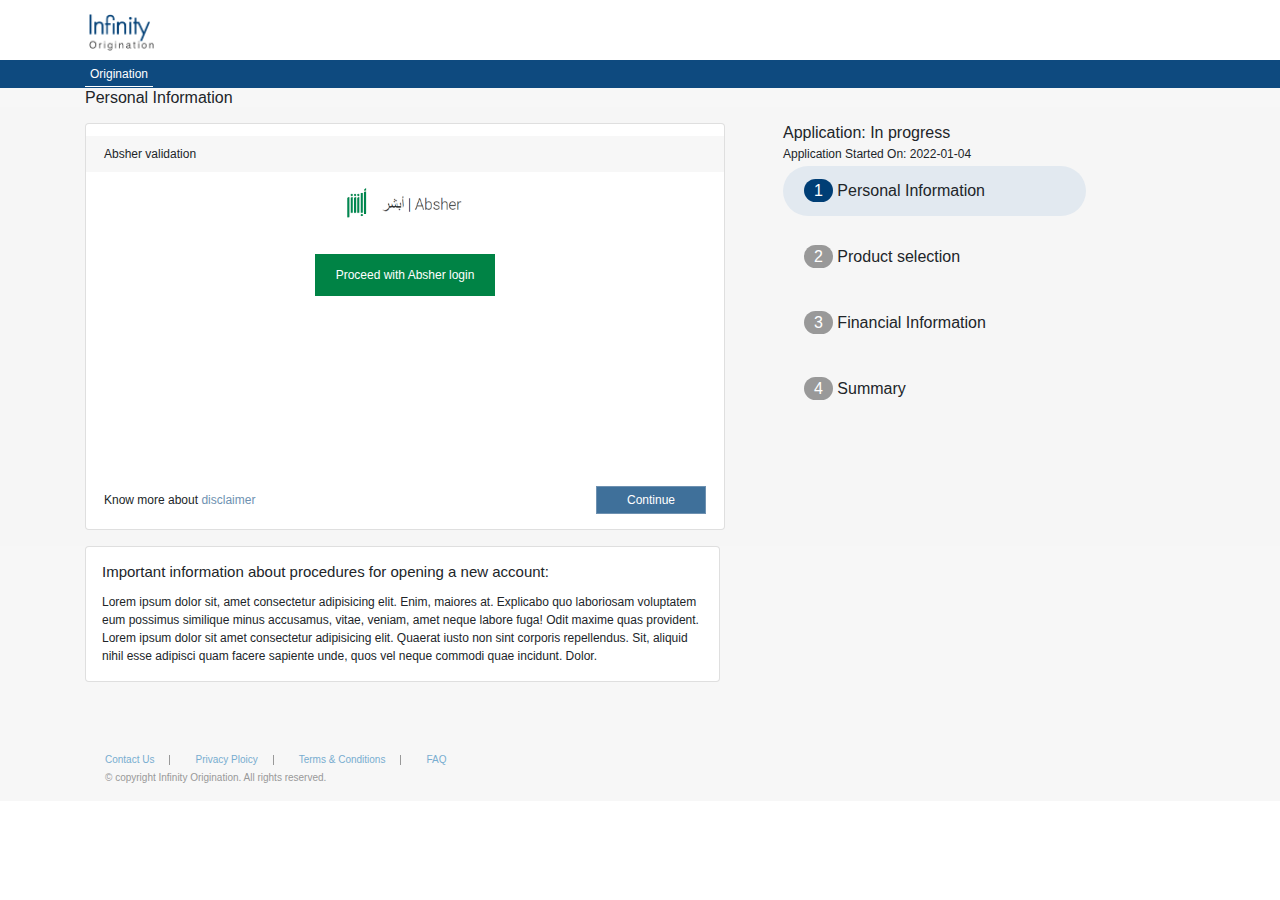
==== absher.html @ 2f925811 "wasalt website" ====
<html lang="en">
   <head>
      <meta charset="UTF-8" />
      <meta http-equiv="X-UA-Compatible" content="IE=edge" />
      <meta name="viewport" content="width=device-width, initial-scale=1.0" />
      <link rel="stylesheet" href="asstes/css/bootstrap.min.css" />
      <link rel="stylesheet" href="asstes/css/stylesheet.css" />
      <link rel="stylesheet" href="https://pro.fontawesome.com/releases/v5.10.0/css/all.css" />
      <script src="asstes/js/jquery-3.6.0.min.js"></script>
      <script src="asstes/js/bootstrap.min.js"></script>
      <title>absher</title>
   </head>

   <style>
    footer p {
    font-size: 10px;
}
.footer-now {   
    margin-left: 35px;
    display: inline-flex;
    color: #78add0;
}

.footer-app {
    color: #999;
    margin-left: 35px;
}
  .vt {
    border-left: 1px solid #999;
    height: 10px;
    margin: 3px  0 0 15px;
  }

.foot-txt {
    margin-left: 25px;
}


/* application progress css */

.step-num {
    background-color: #e2e9f0;
    border-radius: 50px !important;
    width: 80%;
}

.count-step {
    background-color: #003e75;
    border-radius: 50px;
    padding: 3px 10px;
    color: #fff;
}

.count-step-any {
    background-color: #999;
    border-radius: 50px;
    padding: 3px 10px;
    color: #fff;
}
   /*edit css*/
   footer {
    background-color: #f7f7f7;
}
.card-z .card.g-3.shadow.p-3.mb-5.bg-body.rounded {
    width: 560px;
}
h5.card-title {
    font-size: 15px;
}
p.card-text {
    font-size: 12px;
}
section.c-color {
    background-color: #f7f7f7;
}
</style>


   <body>

    <header>
        <div class="orig-top">
            <div class="container">
                <div class="org-img">
                    <img src="./asstes/img/origination.png" alt="image" class="img-fluid">
                </div>
            </div>
        </div>
        
        <div class="orig-nav">
            <div class="container">
                <div class="orig-nav1">
                    <a href="#"> Origination</a>
                </div>
            </div>
        </div>
    </header>
    <section class="c-color">
    <div class="container">
        <div class="s-info">
            <h6>Personal Information</h6>
        </div>
    </div>
 

   
        <div class="setting p-3">
            <div class="container">
               
                <div class="row">
                    <div class="col-md-6">
                        <div class="card" style="width: 40rem;">
                            <div class="option">
                                <p>
                               Absher validation
                                </p>
                            </div>
                            <div class="ab">
                            <div class="ab-info">
                                <img src="./asstes/img/absher.png" alt="image" class="img-fluid">
                              
                            </div>
                            <div class="ab-btn">
                                <a href="/login.html"><button>Proceed with Absher login</button></a>

                            </div>
                            </div>

                            <div class="card-body">
                              
                             
                                <div class="abs-btn">
                                    <ul> <li>
                                        Know more about <a href="#!">disclaimer</a>
                                    </li>
                                
                                <li>  <button>continue</button></li></ul>
                             
                                </div>

                            </div>
                        </div>
                    </div>
                   <!-- Application Progress Section -->
                <div class="col-md-5 px-5 offset-lg-1">
                    <h6>Application: In progress</h6>
                    <p>Application Started On: 2022-01-04</p>
                    <div class="alert step-num" role="alert">
                       <span class="count-step">1</span> Personal Information
                      </div>
                      <div class="alert " role="alert">
                        <span class="count-step-any">2</span> Product selection
                       </div>
                       <div class="alert " role="alert">
                        <span class="count-step-any">3</span> Financial Information
                       </div>
                       <div class="alert " role="alert">
                        <span class="count-step-any">4</span> Summary
                       </div>
                </div>

                </div>


            </div>

        </div>
       

<!-- Important Information Section -->
<div class="container">
    <div class="row ">
        <div class="col-md-7">
            <div class="">
            <div class="card  shadow p-3 mb-5 cadz ">

                <h5 class="card-title">Important information about procedures for opening a new account:</h5>
                <p class="card-text">Lorem ipsum dolor sit, amet consectetur adipisicing elit. Enim, maiores at.
                    Explicabo quo laboriosam voluptatem eum possimus similique minus accusamus, vitae, veniam,
                    amet neque labore fuga! Odit maxime quas provident. Lorem ipsum dolor sit amet consectetur
                    adipisicing elit. Quaerat iusto non sint corporis repellendus. Sit, aliquid nihil esse
                    adipisci quam facere sapiente unde, quos vel neque commodi quae incidunt. Dolor.</p>

</div>
            </div>
        </div>
    </div>
</div>




    </section>

    <!-- Footer Section -->

    <footer>
        <div class="footer shadow-lg p-3">
          <div class="container">
            <div class="row ">

                <ul>
                    <li>
              <div class="footer-now">
                <p>Contact Us</p>
                <span class="vt"></span>
                <p class="foot-txt">Privacy Ploicy</p>
                <span class="vt"></span>
                <p class="foot-txt">Terms & Conditions</p>
                <span class="vt"></span>
                <p class="foot-txt">FAQ</p>
              </div>
              </li>
              <li>
              <div class="footer-app">
                <p>&copy; copyright Infinity Origination. All rights reserved. </p>
    
              </div>
              </li>
              </ul>
            </div>
          </div>
        </div>
      </footer>

     
   </body>
   </html>
---- asstes/css/stylesheet.css ----
* {
    box-sizing: border-box;
    margin: 0;
    padding: 0;
}

body {
  overflow-x: hidden;
}

  h1,h2,h3,h4,h5,h6,p,ul,ol,li {
  margin: 0;
  padding: 0;
  }
  li {
  list-style: none;
  }
  a {
  text-decoration: none !important;
  /*color: #808080 !important;
  color: #fff !important;
 */ }
  .topnav .container{
  max-width: 1450px;
  }
  .w-icon ul li {
  display: flex;
  align-items: center;
  padding: 0px 26px 0 0;
  }
  .topnav {
  padding: 14px 0px 10px 45px;
  }
  .w-icon ul {
  display: flex;
  align-items: center;
  }
  .w-info ul {
  display: flex;
  align-items: center;
  justify-content: space-between;
  }
  .w-info ul li {
  color: #6f10a2;
  font-size: 16px;
  text-transform: capitalize;
  font-weight: 700;
  }
  .img-info h3{
  color: #6f10a2;
  font-size: 13px;
  text-transform: capitalize;
  font-weight: 700;
  }
  .w-icon button {
  background-color: 6f10a2;
  border: none;
  border-radius: 8px;
  width: 148px;
  height: 44px;
  color: #fff;
  font-weight: 700;
  font-size: 13px;
  }
  .w-icon button img {
  border-radius: 5px;
  }
  .w-icon ul li i {
  color: #6f10a2;
  font-size: 16px;
  }
  .w-info ul li {
  padding: 0 55px 0 10px;
  }
  .banner{
  background-position: center;
  background-repeat: no-repeat;
  background-size: cover;
  background-image: url(../img/banner.png);
  height: 600px;
  }
  .b-info{
  background-color: #6f10a2;
  }
  .explore ul {
  display: flex;
  align-items: center;
  }
  .explore ul li {
  padding: 0px 5px;
  }
  .explore {
  background-color: #fff;
  height: 65px;
  padding: 10px 10px;
  }
  .explore button {
  border-radius: 50%;
  height: 25px;
  width: 25px;
  border: 1px solid #808080;
  }
  .explore button i {
  font-size: 12px;
  color: #808080;
  }
  .explore ul li {
  padding: 0px 3px;
  color: #808080;
  font-size: 11px;
  }
  .e-btn ul {
  display: flex;
  align-items: center;
  }
  .e-btn button {
  width: 70px;
  height: 65px;
  background-color: #323335;
  border: 1px solid #80808091;
  }.e-btn button i{
  color: #fff;
  font-size: 18px;
  }
  .b-info .container{
  max-width: 1520px;
  }
  .carousel h3 {
  color: #fff;
  font-size: 15px;
  font-weight: 900;
  }
  .carousel {
  padding: 20px 0px 0px 0px;
  position: relative;
  right: 50px;
  }
  .b-carousel button {
  background-color: #d1f1e6;
  width: 80px;
  height: 39px;
  border-radius: 5px;
  border: none;
  color: #035739;
  font-size: 12px;
  text-transform: uppercase;
  font-weight: 800;
  }
  .b-carousel {
  padding: 13px 0;
  position: relative;
  right: 80px;
  }
  .b-info {
  background-color: transparent;
  position: relative;
  top:535px;
  }
  .l-info ul li {
  color: #808080;
  font-size: 15px;
  text-transform: capitalize;
  font-weight: 600;
  padding: 0 35px 0 10px;
  }
  .l-info ul {
  display: flex;
  align-items: center;
  justify-content: space-between;
  }
  .f-bg .container {
  max-width: 1450px;
  }
  .f-bg {
  background-color: #eeeeee;
  }
  .f-logo img {
  width: 145px;
  height: 50px;
  }
  .f-log-2 img {
  width: 120px;
  height: 115px;
  margin-top: 20px;
  }
  .type h3 {
  text-transform: capitalize;
  font-size: 18px;
  color: #510c76;
  }
  .type {
  border-bottom: 2px solid #864ef2;
  padding: 20px 0;
  width: 285px;
  }
  .type-list {
  margin-top: 25px;
  
  }

  .type-list ul li a {
    color: #808080;
    font-weight: 500;
  }
  .type-list li {
  font-size: 13px;
  color: #4e4848fa;
  font-weight: 400;
  padding: 6px 0px 9px 0px;
  }
  .f-logo {
  padding: 20px 0 0;
  }
  .f-icon ul {
  display: flex;
  align-items: center;
  }
  .f-icon ul li a {
  padding: 0px 9px 0px 10px;
  font-size: 21px;
  color: #7c7e83;
  }
  .f-info ul {
  display: flex;
  align-items: center;
  }
  .f-info ul li {
  font-size: 13px;
  color: #4e4848fa;
  padding: 0px 35px 0 0;
  }
  .f-glob ul li {
  color: #7c7e83;
  font-size: 15px;
  }

  .f-info a {
    color: #808080 !important;
    font-weight: bold;
}

  .f-glob {
  position: relative;
  right: 35px;
  }

  .f-glob a {
    color: #808080;

  }

  .f-bottom {
  border-top: 1px solid #9e9e9e66;
  padding: 35px 0px;
  }
  .f-top {
  padding: 40px 0 55px 0px;
  }
  .schol {
  text-align: center;
  }
  .schol ul li {
  text-align: center;
  border-radius: 8px;
  border: 1px solid #808080a3;
  width: 100px;
  height: 68px;
  padding: 11px 0;
  margin: 0 6px;
  }
  .s-info h3 {
  font-size: 10px;
  text-transform: capitalize;
  color: #96989c;
  padding: 4px 0;
  }
  .schol ul {
  display: flex;
  justify-content: center;
  align-items: center;
  }
  .category {
  padding: 25px 0px 50px 0px;
  background-color: #f6f6f657;
  }
  .map h3 {
  text-transform: capitalize;
  text-align: center;
  color: #510c76;
  font-size: 35px;
  }
  .map-img{
  background-position: center;
  background-repeat: no-repeat;
  background-size: cover;
  background-image: url(../img/map.png);
  height: 600px;
  width: 1600px;
  }
  .maps .container {
  max-width: 1520px;
  }
  .map {
  padding: 150px 0px 35px 0px;
  background-color: #f6f6f657;
  }
  .villa .container{
  max-width: 1470px ;
  }
  .v-list ul li {
  padding: 10px;
  }
  .v-list ul {
  display: flex;
  align-items: center;
  }
  .v-list ul li {
  padding: 10px;
  font-size: 13px;
  color: #510c76;
  }
  li.rabie {
  font-weight: 900;
  }
  .v-list h3 {
  font-size: 41px;
  font-weight: 700;
  color: #590c76;
  padding: 0px 11px;
  line-height: 70px;
  }
  .v-info h3 {
  font-size: 11px;
  text-transform: capitalize;
  color: #96989c;
  padding: 4px 0;
  }
  .r-list ul {
  display: flex;
  align-items: center;
  }
  .v-info h3 {
  font-size: 11px;
  text-transform: uppercase;
  color: #96989c;
  padding: 3px 2px;
  /* text-align: center; */
  font-weight: 700;
  }
  .property ul li {
  font-size: 12px;
  font-weight: 400;
  color: #000;
  }
  .p-f ul li {
  font-size: 12px;
  font-weight: 400;
  color: #000;
  }
  .property {
  padding: 55px 10px 25px;
  }
  .p-f {
  padding: 0px 10px;
  }
  .v-img img {
  width: 90px;
  height: 45px;
  }
  .r-list li {
  padding: 0px 125px 0 0;
  }
  .v-list {
  padding: 20px 0px;
  }
  .see h3 {
  font-size: 13px;
  color: #510c76;
  font-weight: 800;
  }
  .see {
  text-align: center;
  padding: 21px 0;
  border-bottom: 1px solid #510c764d;
  }
  .r-list {
  padding: 12px 0;
  }
  .ament ul li {
  display: flex;
  align-items: center;
  padding: 12px 0px;
  }
  .ament h3 {
  font-size: 15px;
  color: #510c76;
  }
  .i-info h4 {
  font-size: 13px;
  font-weight: 400;
  padding: 0 28px;
  color: #808080;
  }
  .a-img img {
  width: 50px;
  height: 26px;
  }
  .ament h3 {
  font-size: 14px;
  color: #510c76;
  padding: 50px 0px 20px 9px;
  font-weight: 800;
  }
  .ament {
  border-bottom: 1px solid #510c764d;
  padding-bottom: 40px;
  }
  .v-form ul {
  display: flex;
  align-items: center;
  }
  .v-form ul li {
  display: flex;
  align-items: center;
  }
  .vl {
  border-left: 1px solid #999;
  height: 25px;
  }
  .v-form ul li {
  padding: 0px 70px;
  align-items: center;
  color: #600b80;
  font-size: 15px;
  font-weight: 700;
  }
  .v-form ul li i {
  color: #590c76;
  font-size: 15px;
  padding: 0px 10px;
  }
  .v-form {
  border-bottom: 2px solid #f0f0f0;
  padding: 25px 0px 18px 0;
  width: 432px;
  margin: 0px 0px 0px 32px;
  }
  .sar p span {
  font-size: 35px;
  font-weight: 700;
  }
  .sar p {
  font-size: 22px;
  color: #590c76;
  }
  .sar {
  text-align: center;
  }
  .sar{
  border-bottom: 2px solid #f0f0f0;
  padding: 12px 0px 15px 0;
  width: 432px;
  margin: 0px 0px 0px 32px;
  }
  .addres h3 {
  font-size: 10px;
  color: #636569;
  font-weight: 700;
  }
  .addres p span {
  float: right;
  color: #590c76;
  font-weight: 700;
  font-size: 10px;
  }
  .addres p {
  font-size: 13px;
  color: #636569;
  line-height: 50px;
  }
  .addres p span.ad-ref {
  float: right;
  color: #636569;
  font-weight: 700;
  font-size: 10px;
  }
  .addres p span.ad-ref1 {
  color: #636569;
  font-size: 11px;
  font-weight: 100;
  }
  .addres {
  border-bottom: 2px solid #f0f0f0;
  padding: 25px 0px 18px 0;
  width: 432px;
  margin: 0px 0px 0px 32px;
  }
  .c-btn button  {
  background-color: transparent;
  border: 1px solid #9626c0;
  border-radius: 4px;
  color: #9626c0;
  font-weight: 700;
  font-size: 11px;
  text-transform: capitalize;
  height: 43px;
  width: 210px;
  }
  .f-btn button  {
  background-color: #1d74ff;
  border-radius: 4px;
  color: #fff;
  font-weight: 700;
  font-size: 11px;
  text-transform: capitalize;
  height: 43px;
  width: 210px;
  border: none;
  }
  .v-btn ul {
  display: flex;
  align-items: center;
  justify-content: center;
  }
  .v-btn ul li {
  padding: 0px 5px;
  }
  .aply-btn button  {
  background-color: transparent;
  border: 1px solid #9626c0;
  border-radius: 4px;
  color: #9626c0;
  font-weight: 400;
  font-size: 16px;
  text-transform: capitalize;
  height: 48px;
  width: 430px;
  cursor: pointer;
  }
  .v-btn {
  padding: 23px 5px 0 0;
  }
  .aply-btn {
  padding: 28px 0 25px 0px;
  justify-content: center;
  display: flex;
  }
  .villa {
  background-color: #f6f6f657;
  }
  .form {
  background-color: #fff;
  width: 485px;
  border-radius: 10px;
  margin: 38px 0px 0px 95px;
  }

  /*Origination Css*/

  
  .orig-nav{
    background-color: #0e4a7f;
    padding:5px;
   
  }
 
.orig-nav1 a:hover {
  border-bottom: 4px solid #fff;
  padding:10px;
  
}

.setting p {
  font-size: 12px;
  padding: 3px 0;
}
.setting {
  background-color: #f6f6f6e0;
}

.option {
  background-color: #f7f7f7;
  margin: 12px 0px;
  padding: 6px 18px;
}

.card-body {
  padding: 3px 18px !important;
}
.orig-nav1 a {
  color: #fff;
  border-bottom: 1px solid #fff;
  font-size: 12px;
  padding: 5px;
}
.check label span a {
  color: #0e4a7f;
}
.check label {
  font-size: 10px;
}

.user {
  text-align: center;
}
.user p span {
  display: block;
}

.user p {
  font-size: 10px;
  font-weight: 100;
  padding: 5px 0 8px 0;
}
.user h3 {
  font-size: 13px;
  font-weight: 200;
  color: #000;
  line-height: 22px;
}
.enb-btn {
  background-color: #0e4a7f;
  border: none;
  color: #fff;
  text-transform: capitalize;
  font-size: 11px;
  height: 35px;
  width: 132px;
  cursor: pointer;
}

.dis-btn {
  background-color: #e2e9f0;
  border: none;
  color: #000;
  text-transform: capitalize;
  font-size: 11px;
  height: 35px;
  width: 132px;
  cursor: pointer;
}

.u-icon i {
  padding: 7px;
  font-size: 30px;
  color: #0e4a7f;
  font-weight: 100;
}

.u-icon {
  border-radius: 50%;
  border: 2px solid #0e4a7f;
  width: 45px;
  height: 45px;
}
.plus-icon i {
  padding: 0px;
  font-size: 20px;
  color: #0e4a7f;
  font-weight: 100;
}

.plus-icon {
  border-radius: 50%;
  border: 2px solid #0e4a7f;
  width: 25px;
  height: 25px;
  position: relative;
  bottom: 55px;
  left: 37px;
}
.u-iconz {
  position: relative;
  left: 65px;
  top: 20px;
}

.u-line {
  border-left: 1px solid #999;
  height: 46px;
  margin: 18px 0 0px 15px;
}
.or p {
  font-size: 12px;
  padding: 0px 4px;
  color: #c8c4c4;
}
.or {
  border: 1px solid #c8c4c4;
  border-radius: 50%;
  width: 22px;
  height: 22px;
  position: relative;
  left: 5px;
  bottom: 0px;
}
.u-line1 {
  border-left: 1px solid #999;
  height: 46px;
  margin: 18px 0 0px 15px;
  position: relative;
  bottom: 19px;
}


.users {
  text-align: center;
}
.users p span {
  display: block;
}

.users p {
  font-size: 10px;
  font-weight: 100;
  padding: 5px 0 8px 0;
}
.users h3 {
  font-size: 13px;
  font-weight: 200;
  color: #000;
  line-height: 22px;
}

/* .users button {
  background-color: #0e4a7f;
  border: none;
  color: #fff;
 
  font-size: 11px;
  height: 35px;
  width: 132px;
} */

.u-iconz1 {
  position: relative;
  left: 65px;
  top: 20px;
  margin-bottom: 25px;
}
.application {
  border-top: 1px solid #dedada;
  border-bottom: 1px solid #dedada;
  padding: 25px 30px 25px 55px;

}
.check {
  padding: 10px 0px;
}

.card-btn button {
  background-color: transparent;
  text-transform: capitalize;
  color: #0e4a7f;
  width: 100px;
  border: 1px solid #0e4a7f;
}
.card-btn {
  text-align: right;
  padding: 12px 0;
}

.op-info ul li {
  display: flex;
  align-items: center;
}
.p-icon i {
  font-size: 6px;
  color: #8080807a;
}

.p-icon {
  margin-right: 8px;
}

.p-info p {
  font-size: 11px;
}
.p-icon {
  margin-right: 5px;
  margin-top: 2px;
}
.op-info1 ul li {
  display: flex;
  align-items: center;
}
.op-info {
  padding: 0px 26px;
}
.op-info1 {
  padding: 0px 26px;
}

/*absher*/

.ab {
  text-align: center;
  margin-bottom: 150px;
}
.ab-info img {
  width: 130px;
  height: 45px;
}
.ab-btn button {
  background-color: #008345;
  border: none;
  width: 180px;
  height: 42px;
  font-size: 12px;
  color: #fff;
  cursor: pointer;
}
.ab-btn {
  padding: 25px;
}

.abs-btn button {
  background-color: #3f709a;
  text-transform: capitalize;
  color: #fff;
  width: 110px;
  height: 28px;
  border: 1px solid #6e91b1;
  cursor: pointer;
}
.abs-btn {

  padding: 12px 0;
}
.abs-btn ul {
  display: flex;
  align-items: center;
  justify-content: space-between;
}
.abs-btn ul li {
  font-size: 12px;
}
.abs-btn ul li a {
  color: #6e91b1;
}

/*confirmation*/
.confirm h3 {
  font-size: 16px;
  text-transform: capitalize;
  color: #000000b0;
  line-height: 54px;
}
.confirm label {
  color: #00000085;
  font-size: 13px;
  font-weight: 700;
}
.confirm input#code {
  border: 2px solid #00aa60;
  width: 160px;
  background-color: #fdfef7;
}
.confirm ul {
  display: flex;
  align-items: center;
  padding: 14px 0;
}
.confirm ul li a button {
  background-color: #00aa60;
  border: none;
  width: 95px;
  height: 32px;
  color: #fff;
  font-size: 12px;
  cursor: pointer;
}
.confirm ul li {
  padding: 2px;
}

.confirm {
  margin: 82px 108px;
  border-bottom: 2px solid #efeee5;
  border-left: 2px solid #efeee5;
  border-top: 2px solid #efeee5;
  padding: 10px 0px 30px 20px;
}

/*v-succesful*/
.v-icon {
  background-color: #0ed145;
  width: 47px;
  height: 45px;
  border-radius: 50%;
}
.sucess {
  justify-content: center;
  display: flex;
  padding: 55px 0 0px 0;
}
.v-icon i {

  color: #fff;
  font-size: 46px;
  font-weight: bold;
}
.vali-info h3 {

  text-align: center;
  font-size: 13px;
  line-height: 51px;
  font-weight: 400;
  color: #000;
}
.vali-info {
  padding: 0 0px 92px 0;
}
/*login*/
.login-img img {
  width: 50px;
  height: 50px;
  margin: 0px 8px 8px 20px;
}
.login-img {
  border-bottom: 1px solid #80808057;
  height: 62px;
  padding: 4px 0px;
}
.login-img span {
  font-size: 20px;
  font-weight: 600;
  color: #000000a6;
}
.login-card {
  justify-content: center;
  display: flex;
  margin: 25px 0 75px 0px;
}
.cap-btn {
  margin: 13px 7px;
}
.cap {
  width: 150px;
  position: absolute;
  bottom: 90px;
  left: 280px;
}
.cap input.form-control {
  height: 38px;
}
.cap span#basic-addon2 {
  height: 39px;
}
.cap-btn button {
  background-color: #6e91b1;
  text-transform: capitalize;
  color: #fff;
  width: 110px;
  height: 28px;
  border: 1px solid #6e91b1;
}

.cap-btn ul {
  display: flex;
  align-items: center;
  justify-content: space-between;
}
.cap-btn ul li {
  font-size: 12px;
}
.cap-btn ul li a {
  color: #6e91b1;
}
.login-card .input-group.flex-nowrap {
  padding: 14px 0;
}



.login-card button {
  background-color: #00ab69;
  border: none;
  width: 410px;
  height: 46px;
  color: #fff;
  cursor: pointer;
}


.forgot ul {
  display: flex;
  justify-content: space-between;
  align-items: center;
}
.forgot ul li {
  padding: 10px 0px 10px 2px;
}
.forgot ul li a {
  color: #00ab69;
  font-weight: 600;
}

/*personal details*/

.f-name p {
  font-size: 10px;
  font-weight: 400;
}

.f-name h3 {
  font-size: 11px;
  color: #000;
}
.f-name {
  padding: 30px 30px;
}
.d-info {
  margin: 0px 0px 90px 0px;
}

/*application*/
.app-info p {
  font-size: 16px;
  text-align: center;
  font-weight: 400;
}
.app-info h3 {
  font-size: 17px;
  text-align: center;
  font-weight: 400;
  padding: 26px 0 0 0;
}

.detail {
  justify-content: center;
  display: flex;
  padding: 35px 0 0px 0;
}
.app-info {
  margin-bottom: 250px;
}

/* check-employement */
.get {
  background-color: #f7f7f7;
  margin: 12px 0px;
  padding: 6px 18px;
}
.get p{
  text-transform: capitalize;
}
.get p {
  text-transform: capitalize;
  font-weight: 500;
  font-size: 14px;
  color: #000000c2;
}

.emp-logo {
  background-color: #025c3a;
  border: none;
  height: 55px;
}
.emp-logo img {
  height: 55px;
}
.status p {
  color: #1baf5d;
  text-transform: capitalize;
  font-size: 8px;   
  font-weight: 700;
}
.status {
  border-left: 3px solid #1baf5d;
  height: 15px;
  margin: 10px 0px 0px 0px;
  padding: 0 4px;
}

.regis h3 {
  text-transform: capitalize;
  font-size: 15px;
  font-weight: 200;
  padding: 0 114px;
  line-height: 26px;
}
.regis p {
  font-size: 10px;
  padding: 0px 115px;
}
.field p {
  font-size: 8px;
} 
.fieldz label {
  margin-bottom: 0px !important;
  font-size: 10px;
  color: #808080;
}
.fieldz input#fname {
  width: 88px;
}
.fieldz {
  padding: 0 113px;
}
.field {
  padding: 45px 0px 15px 114px;
}
.fieldz button {
  background-color: #1baf5d;
  border: none;
  color: #fff;
  font-size: 11px;
  width: 66px;
  border-radius: 4px;
  height: 30px;
  margin: 30px 0;
  cursor: pointer;
}

.gross {
  margin: 32px 0 84px 0px;
}
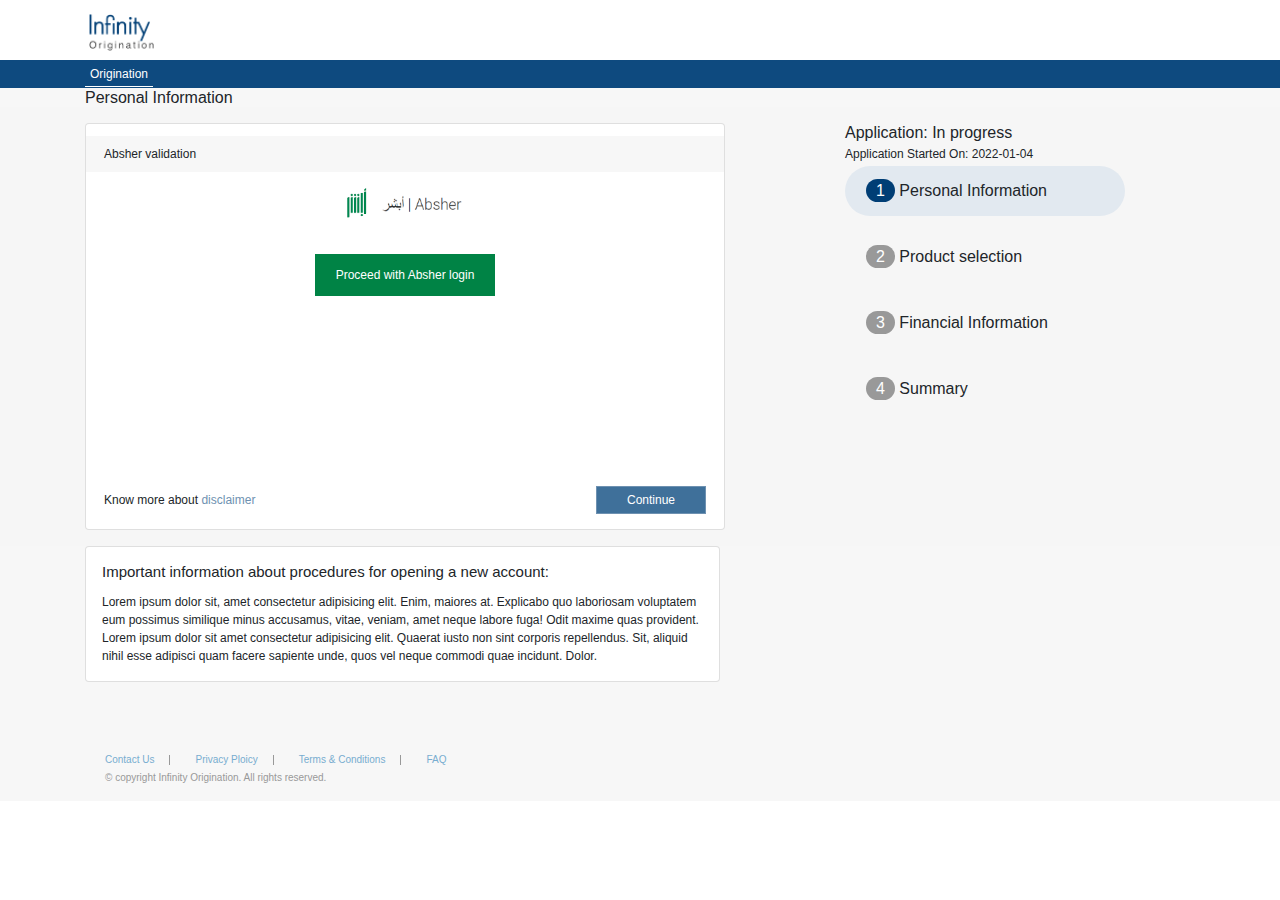
==== commit 0f7d56a0: "add abser file responsive" ====
--- a/absher.html
+++ b/absher.html
@@ -1,92 +1,153 @@
 <html lang="en">
-   <head>
-      <meta charset="UTF-8" />
-      <meta http-equiv="X-UA-Compatible" content="IE=edge" />
-      <meta name="viewport" content="width=device-width, initial-scale=1.0" />
-      <link rel="stylesheet" href="asstes/css/bootstrap.min.css" />
-      <link rel="stylesheet" href="asstes/css/stylesheet.css" />
-      <link rel="stylesheet" href="https://pro.fontawesome.com/releases/v5.10.0/css/all.css" />
-      <script src="asstes/js/jquery-3.6.0.min.js"></script>
-      <script src="asstes/js/bootstrap.min.js"></script>
-      <title>absher</title>
-   </head>
-
-   <style>
+
+<head>
+    <meta charset="UTF-8" />
+    <meta http-equiv="X-UA-Compatible" content="IE=edge" />
+    <meta name="viewport" content="width=device-width, initial-scale=1.0" />
+    <link rel="stylesheet" href="asstes/css/bootstrap.min.css" />
+    <link rel="stylesheet" href="asstes/css/stylesheet.css" />
+
+    <link rel="stylesheet" href="asstes/css/responsive.css" />
+    <link rel="stylesheet" href="https://pro.fontawesome.com/releases/v5.10.0/css/all.css" />
+    <script src="asstes/js/jquery-3.6.0.min.js"></script>
+    <script src="asstes/js/bootstrap.min.js"></script>
+    <title>absher</title>
+</head>
+
+<style>
+    body {
+        overflow-x: hidden;
+    }
+
     footer p {
-    font-size: 10px;
+        font-size: 10px;
+    }
+
+    .footer-now {
+        margin-left: 35px;
+        display: inline-flex;
+        color: #78add0;
+    }
+
+    .footer-app {
+        color: #999;
+        margin-left: 35px;
+    }
+
+    .vt {
+        border-left: 1px solid #999;
+        height: 10px;
+        margin: 3px 0 0 15px;
+    }
+
+    .foot-txt {
+        margin-left: 25px;
+    }
+
+
+    /* application progress css */
+
+    .step-num {
+        background-color: #e2e9f0;
+        border-radius: 50px !important;
+        width: 80%;
+    }
+
+    .count-step {
+        background-color: #003e75;
+        border-radius: 50px;
+        padding: 3px 10px;
+        color: #fff;
+    }
+
+    .count-step-any {
+        background-color: #999;
+        border-radius: 50px;
+        padding: 3px 10px;
+        color: #fff;
+    }
+
+    /*edit css*/
+    footer {
+        background-color: #f7f7f7;
+    }
+
+    .card-z .card.g-3.shadow.p-3.mb-5.bg-body.rounded {
+        width: 560px;
+    }
+
+    h5.card-title {
+        font-size: 15px;
+    }
+
+    p.card-text {
+        font-size: 12px;
+    }
+
+    section.c-color {
+        background-color: #f7f7f7;
+    }
+
+
+    /* @media only screen and (min-width: 320px) and (max-width: 426px)  {
+ 
 }
-.footer-now {   
-    margin-left: 35px;
-    display: inline-flex;
-    color: #78add0;
-}
-
-.footer-app {
-    color: #999;
-    margin-left: 35px;
-}
-  .vt {
-    border-left: 1px solid #999;
-    height: 10px;
-    margin: 3px  0 0 15px;
-  }
-
-.foot-txt {
-    margin-left: 25px;
-}
-
-
-/* application progress css */
-
-.step-num {
-    background-color: #e2e9f0;
-    border-radius: 50px !important;
-    width: 80%;
-}
-
-.count-step {
-    background-color: #003e75;
-    border-radius: 50px;
-    padding: 3px 10px;
-    color: #fff;
-}
-
-.count-step-any {
-    background-color: #999;
-    border-radius: 50px;
-    padding: 3px 10px;
-    color: #fff;
-}
-   /*edit css*/
-   footer {
-    background-color: #f7f7f7;
-}
-.card-z .card.g-3.shadow.p-3.mb-5.bg-body.rounded {
-    width: 560px;
-}
-h5.card-title {
-    font-size: 15px;
-}
-p.card-text {
-    font-size: 12px;
-}
-section.c-color {
-    background-color: #f7f7f7;
-}
+
+    @media only screen and (min-width: 769px)  {
+   
+} */
+
+    @media only screen and (min-width: 320px) and (max-width:426px) {
+        .orig-nav {
+            width: 671px;
+        }
+
+        .c-absher .card {
+            width: 38rem !important;
+        }
+
+        .ab {
+
+            margin-bottom: 35px;
+        }
+
+        .abs-btn ul li {
+            font-size: 9px;
+        }
+
+        section.c-color {
+
+            width: 42rem;
+        }
+
+        .prog {
+            margin-top: 30px;
+        }
+
+        .footer-now p {
+            font-size: 15px;
+        }
+
+
+        footer {
+
+            width: 42rem;
+        }
+    }
 </style>
 
 
-   <body>
+<body>
 
     <header>
         <div class="orig-top">
             <div class="container">
                 <div class="org-img">
-                    <img src="./asstes/img/origination.png" alt="image" class="img-fluid">
-                </div>
-            </div>
-        </div>
-        
+                    <img src="asstes/img/origination.png" alt="image" class="img-fluid">
+                </div>
+            </div>
+        </div>
+
         <div class="orig-nav">
             <div class="container">
                 <div class="orig-nav1">
@@ -96,96 +157,102 @@
         </div>
     </header>
     <section class="c-color">
-    <div class="container">
-        <div class="s-info">
-            <h6>Personal Information</h6>
-        </div>
-    </div>
- 
-
-   
+        <div class="container">
+            <div class="s-info">
+                <h6>Personal Information</h6>
+            </div>
+        </div>
+
+
+
         <div class="setting p-3">
             <div class="container">
-               
+
                 <div class="row">
-                    <div class="col-md-6">
-                        <div class="card" style="width: 40rem;">
-                            <div class="option">
-                                <p>
-                               Absher validation
-                                </p>
-                            </div>
-                            <div class="ab">
-                            <div class="ab-info">
-                                <img src="./asstes/img/absher.png" alt="image" class="img-fluid">
-                              
-                            </div>
-                            <div class="ab-btn">
-                                <a href="/login.html"><button>Proceed with Absher login</button></a>
-
-                            </div>
-                            </div>
-
-                            <div class="card-body">
-                              
-                             
-                                <div class="abs-btn">
-                                    <ul> <li>
-                                        Know more about <a href="#!">disclaimer</a>
-                                    </li>
-                                
-                                <li>  <button>continue</button></li></ul>
-                             
+
+                    <div class="col-md-8">
+                        <div class="c-absher">
+                            <div class="card" style="width: 40rem;">
+                                <div class="option">
+                                    <p>
+                                        Absher validation
+                                    </p>
                                 </div>
-
+                                <div class="ab">
+                                    <div class="ab-info">
+                                        <img src="asstes/img/absher.png" alt="image" class="img-fluid">
+
+                                    </div>
+                                    <div class="ab-btn">
+                                        <a href="login.html"><button>Proceed with Absher login</button></a>
+
+                                    </div>
+                                </div>
+
+                                <div class="card-body">
+
+
+                                    <div class="abs-btn">
+                                        <ul>
+                                            <li>
+                                                Know more about <a href="#!">disclaimer</a>
+                                            </li>
+
+                                            <li> <button>continue</button></li>
+                                        </ul>
+
+                                    </div>
+
+                                </div>
                             </div>
                         </div>
                     </div>
-                   <!-- Application Progress Section -->
-                <div class="col-md-5 px-5 offset-lg-1">
-                    <h6>Application: In progress</h6>
-                    <p>Application Started On: 2022-01-04</p>
-                    <div class="alert step-num" role="alert">
-                       <span class="count-step">1</span> Personal Information
-                      </div>
-                      <div class="alert " role="alert">
-                        <span class="count-step-any">2</span> Product selection
-                       </div>
-                       <div class="alert " role="alert">
-                        <span class="count-step-any">3</span> Financial Information
-                       </div>
-                       <div class="alert " role="alert">
-                        <span class="count-step-any">4</span> Summary
-                       </div>
-                </div>
-
-                </div>
-
-
-            </div>
-
-        </div>
-       
-
-<!-- Important Information Section -->
-<div class="container">
-    <div class="row ">
-        <div class="col-md-7">
-            <div class="">
-            <div class="card  shadow p-3 mb-5 cadz ">
-
-                <h5 class="card-title">Important information about procedures for opening a new account:</h5>
-                <p class="card-text">Lorem ipsum dolor sit, amet consectetur adipisicing elit. Enim, maiores at.
-                    Explicabo quo laboriosam voluptatem eum possimus similique minus accusamus, vitae, veniam,
-                    amet neque labore fuga! Odit maxime quas provident. Lorem ipsum dolor sit amet consectetur
-                    adipisicing elit. Quaerat iusto non sint corporis repellendus. Sit, aliquid nihil esse
-                    adipisci quam facere sapiente unde, quos vel neque commodi quae incidunt. Dolor.</p>
-
-</div>
-            </div>
-        </div>
-    </div>
-</div>
+                    <!-- Application Progress Section -->
+                    <div class="col-md-4">
+                        <div class="prog">
+                            <h6>Application: In progress</h6>
+                            <p>Application Started On: 2022-01-04</p>
+                            <div class="alert step-num" role="alert">
+                                <span class="count-step">1</span> Personal Information
+                            </div>
+                            <div class="alert " role="alert">
+                                <span class="count-step-any">2</span> Product selection
+                            </div>
+                            <div class="alert " role="alert">
+                                <span class="count-step-any">3</span> Financial Information
+                            </div>
+                            <div class="alert " role="alert">
+                                <span class="count-step-any">4</span> Summary
+                            </div>
+                        </div>
+                    </div>
+
+                </div>
+
+
+            </div>
+
+        </div>
+
+
+        <!-- Important Information Section -->
+        <div class="container">
+            <div class="row ">
+                <div class="col-md-7">
+
+                    <div class="card  shadow p-3 mb-5 cadz ">
+
+                        <h5 class="card-title">Important information about procedures for opening a new account:</h5>
+                        <p class="card-text">Lorem ipsum dolor sit, amet consectetur adipisicing elit. Enim, maiores at.
+                            Explicabo quo laboriosam voluptatem eum possimus similique minus accusamus, vitae, veniam,
+                            amet neque labore fuga! Odit maxime quas provident. Lorem ipsum dolor sit amet consectetur
+                            adipisicing elit. Quaerat iusto non sint corporis repellendus. Sit, aliquid nihil esse
+                            adipisci quam facere sapiente unde, quos vel neque commodi quae incidunt. Dolor.</p>
+
+                    </div>
+                </div>
+            </div>
+        </div>
 
 
 
@@ -196,33 +263,34 @@
 
     <footer>
         <div class="footer shadow-lg p-3">
-          <div class="container">
-            <div class="row ">
-
-                <ul>
-                    <li>
-              <div class="footer-now">
-                <p>Contact Us</p>
-                <span class="vt"></span>
-                <p class="foot-txt">Privacy Ploicy</p>
-                <span class="vt"></span>
-                <p class="foot-txt">Terms & Conditions</p>
-                <span class="vt"></span>
-                <p class="foot-txt">FAQ</p>
-              </div>
-              </li>
-              <li>
-              <div class="footer-app">
-                <p>&copy; copyright Infinity Origination. All rights reserved. </p>
-    
-              </div>
-              </li>
-              </ul>
-            </div>
-          </div>
-        </div>
-      </footer>
-
-     
-   </body>
-   </html>+            <div class="container">
+                <div class="row ">
+
+                    <ul>
+                        <li>
+                            <div class="footer-now">
+                                <p>Contact Us</p>
+                                <span class="vt"></span>
+                                <p class="foot-txt">Privacy Ploicy</p>
+                                <span class="vt"></span>
+                                <p class="foot-txt">Terms & Conditions</p>
+                                <span class="vt"></span>
+                                <p class="foot-txt">FAQ</p>
+                            </div>
+                        </li>
+                        <li>
+                            <div class="footer-app">
+                                <p>&copy; copyright Infinity Origination. All rights reserved. </p>
+
+                            </div>
+                        </li>
+                    </ul>
+                </div>
+            </div>
+        </div>
+    </footer>
+
+
+</body>
+
+</html>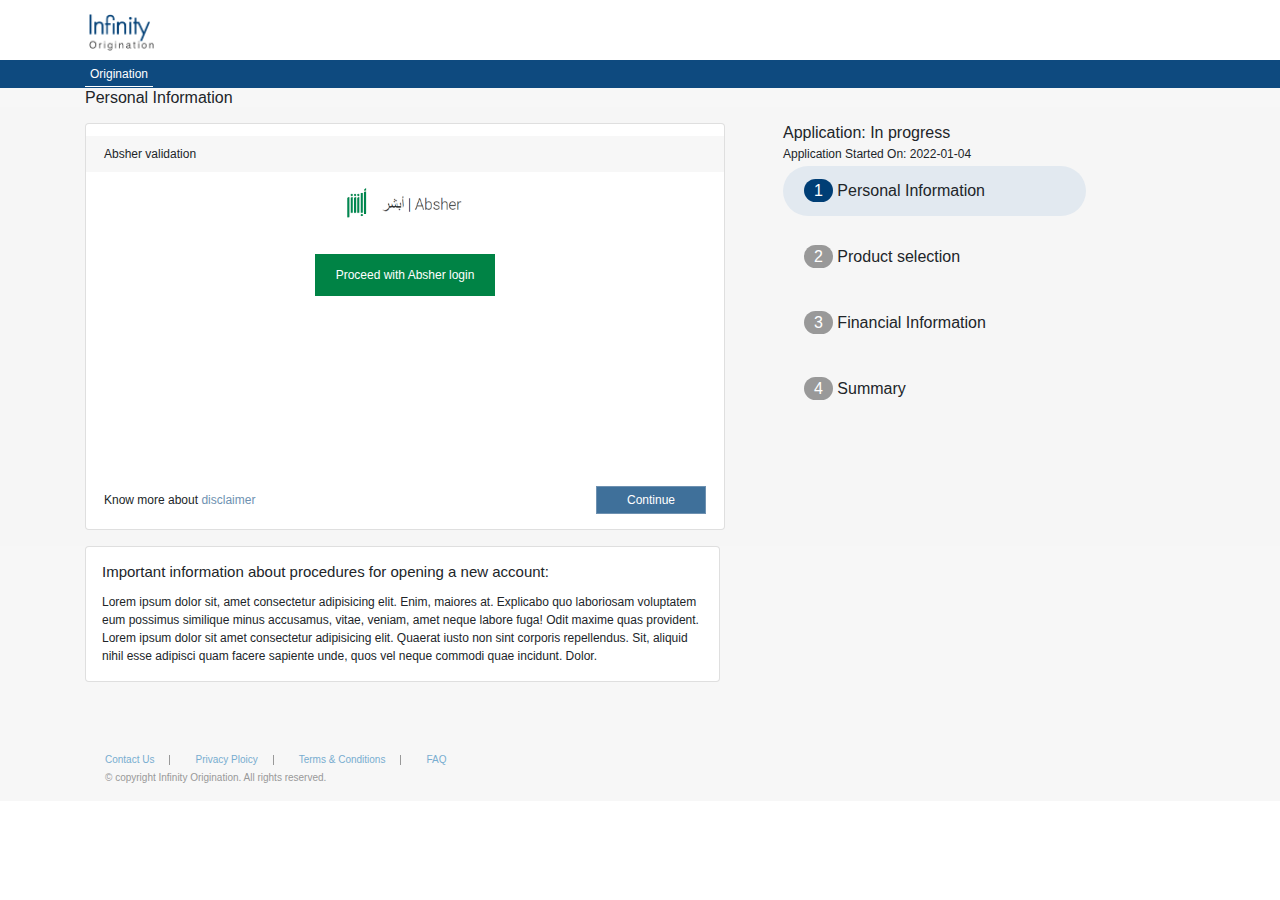
==== commit 987a5723: "add files" ====
--- a/absher.html
+++ b/absher.html
@@ -1,153 +1,132 @@
 <html lang="en">
-
-<head>
-    <meta charset="UTF-8" />
-    <meta http-equiv="X-UA-Compatible" content="IE=edge" />
-    <meta name="viewport" content="width=device-width, initial-scale=1.0" />
-    <link rel="stylesheet" href="asstes/css/bootstrap.min.css" />
-    <link rel="stylesheet" href="asstes/css/stylesheet.css" />
-
-    <link rel="stylesheet" href="asstes/css/responsive.css" />
-    <link rel="stylesheet" href="https://pro.fontawesome.com/releases/v5.10.0/css/all.css" />
-    <script src="asstes/js/jquery-3.6.0.min.js"></script>
-    <script src="asstes/js/bootstrap.min.js"></script>
-    <title>absher</title>
-</head>
-
-<style>
-    body {
-        overflow-x: hidden;
+   <head>
+      <meta charset="UTF-8" />
+      <meta http-equiv="X-UA-Compatible" content="IE=edge" />
+      <meta name="viewport" content="width=device-width, initial-scale=1.0" />
+      <link rel="stylesheet" href="asstes/css/bootstrap.min.css" />
+      <link rel="stylesheet" href="asstes/css/stylesheet.css" />
+
+      <link rel="stylesheet" href="asstes/css/responsive.css" />
+      <link rel="stylesheet" href="https://pro.fontawesome.com/releases/v5.10.0/css/all.css" />
+      <script src="asstes/js/jquery-3.6.0.min.js"></script>
+      <script src="asstes/js/bootstrap.min.js"></script>
+      <title>absher</title>
+   </head>
+
+   <style>
+       body {
+  overflow-x: hidden;
+}
+    footer p {
+    font-size: 10px;
+}
+.footer-now {   
+    margin-left: 35px;
+    display: inline-flex;
+    color: #78add0;
+}
+
+.footer-app {
+    color: #999;
+    margin-left: 35px;
+}
+  .vt {
+    border-left: 1px solid #999;
+    height: 10px;
+    margin: 3px  0 0 15px;
+  }
+
+.foot-txt {
+    margin-left: 25px;
+}
+
+
+/* application progress css */
+
+.step-num {
+    background-color: #e2e9f0;
+    border-radius: 50px !important;
+    width: 80%;
+}
+
+.count-step {
+    background-color: #003e75;
+    border-radius: 50px;
+    padding: 3px 10px;
+    color: #fff;
+}
+
+.count-step-any {
+    background-color: #999;
+    border-radius: 50px;
+    padding: 3px 10px;
+    color: #fff;
+}
+   /*edit css*/
+   footer {
+    background-color: #f7f7f7;
+}
+.card-z .card.g-3.shadow.p-3.mb-5.bg-body.rounded {
+    width: 560px;
+}
+h5.card-title {
+    font-size: 15px;
+}
+p.card-text {
+    font-size: 12px;
+}
+section.c-color {
+    background-color: #f7f7f7;
+}
+
+@media  screen and (min-width: 320px) and (max-width:426px){
+    .orig-nav {
+    width: 671px;
+}
+
+.c-absher .card {
+    width: 38rem !important;
+}
+.ab {
+
+margin-bottom: 35px;
+}
+.abs-btn ul li {
+font-size: 9px;
+}
+section.c-color {
+   
+    width: 42rem;
+}
+.prog {
+    margin-top: 30px;
     }
-
-    footer p {
-        font-size: 10px;
+.footer-now p {
+    font-size: 15px ;
     }
-
-    .footer-now {
-        margin-left: 35px;
-        display: inline-flex;
-        color: #78add0;
-    }
-
-    .footer-app {
-        color: #999;
-        margin-left: 35px;
-    }
-
-    .vt {
-        border-left: 1px solid #999;
-        height: 10px;
-        margin: 3px 0 0 15px;
-    }
-
-    .foot-txt {
-        margin-left: 25px;
-    }
-
-
-    /* application progress css */
-
-    .step-num {
-        background-color: #e2e9f0;
-        border-radius: 50px !important;
-        width: 80%;
-    }
-
-    .count-step {
-        background-color: #003e75;
-        border-radius: 50px;
-        padding: 3px 10px;
-        color: #fff;
-    }
-
-    .count-step-any {
-        background-color: #999;
-        border-radius: 50px;
-        padding: 3px 10px;
-        color: #fff;
-    }
-
-    /*edit css*/
-    footer {
-        background-color: #f7f7f7;
-    }
-
-    .card-z .card.g-3.shadow.p-3.mb-5.bg-body.rounded {
-        width: 560px;
-    }
-
-    h5.card-title {
-        font-size: 15px;
-    }
-
-    p.card-text {
-        font-size: 12px;
-    }
-
-    section.c-color {
-        background-color: #f7f7f7;
-    }
-
-
-    /* @media only screen and (min-width: 320px) and (max-width: 426px)  {
  
-}
-
-    @media only screen and (min-width: 769px)  {
+footer {
    
-} */
-
-    @media only screen and (min-width: 320px) and (max-width:426px) {
-        .orig-nav {
-            width: 671px;
-        }
-
-        .c-absher .card {
-            width: 38rem !important;
-        }
-
-        .ab {
-
-            margin-bottom: 35px;
-        }
-
-        .abs-btn ul li {
-            font-size: 9px;
-        }
-
-        section.c-color {
-
-            width: 42rem;
-        }
-
-        .prog {
-            margin-top: 30px;
-        }
-
-        .footer-now p {
-            font-size: 15px;
-        }
-
-
-        footer {
-
-            width: 42rem;
-        }
-    }
+    width: 42rem;
+}
+}
+
+
+
 </style>
 
 
-<body>
+   <body>
 
     <header>
         <div class="orig-top">
             <div class="container">
                 <div class="org-img">
-                    <img src="asstes/img/origination.png" alt="image" class="img-fluid">
-                </div>
-            </div>
-        </div>
-
+                    <img src="./asstes/img/origination.png" alt="image" class="img-fluid">
+                </div>
+            </div>
+        </div>
+        
         <div class="orig-nav">
             <div class="container">
                 <div class="orig-nav1">
@@ -157,102 +136,101 @@
         </div>
     </header>
     <section class="c-color">
-        <div class="container">
-            <div class="s-info">
-                <h6>Personal Information</h6>
-            </div>
-        </div>
-
-
-
+    <div class="container">
+        <div class="s-info">
+            <h6>Personal Information</h6>
+        </div>
+    </div>
+ 
+
+   
         <div class="setting p-3">
             <div class="container">
-
+               
                 <div class="row">
 
-                    <div class="col-md-8">
+                    <div class="col-md-6">
                         <div class="c-absher">
-                            <div class="card" style="width: 40rem;">
-                                <div class="option">
-                                    <p>
-                                        Absher validation
-                                    </p>
+                        <div class="card" style="width: 40rem;">
+                            <div class="option">
+                                <p>
+                               Absher validation
+                                </p>
+                            </div>
+                            <div class="ab">
+                            <div class="ab-info">
+                                <img src="./asstes/img/absher.png" alt="image" class="img-fluid">
+                              
+                            </div>
+                            <div class="ab-btn">
+                                <a href="/login.html"><button>Proceed with Absher login</button></a>
+
+                            </div>
+                            </div>
+
+                            <div class="card-body">
+                              
+                             
+                                <div class="abs-btn">
+                                    <ul> <li>
+                                        Know more about <a href="#!">disclaimer</a>
+                                    </li>
+                                
+                                <li>  <button>continue</button></li></ul>
+                             
                                 </div>
-                                <div class="ab">
-                                    <div class="ab-info">
-                                        <img src="asstes/img/absher.png" alt="image" class="img-fluid">
-
-                                    </div>
-                                    <div class="ab-btn">
-                                        <a href="login.html"><button>Proceed with Absher login</button></a>
-
-                                    </div>
-                                </div>
-
-                                <div class="card-body">
-
-
-                                    <div class="abs-btn">
-                                        <ul>
-                                            <li>
-                                                Know more about <a href="#!">disclaimer</a>
-                                            </li>
-
-                                            <li> <button>continue</button></li>
-                                        </ul>
-
-                                    </div>
-
-                                </div>
-                            </div>
+
+                            </div>
+                        </div>
                         </div>
                     </div>
-                    <!-- Application Progress Section -->
-                    <div class="col-md-4">
-                        <div class="prog">
-                            <h6>Application: In progress</h6>
-                            <p>Application Started On: 2022-01-04</p>
-                            <div class="alert step-num" role="alert">
-                                <span class="count-step">1</span> Personal Information
-                            </div>
-                            <div class="alert " role="alert">
-                                <span class="count-step-any">2</span> Product selection
-                            </div>
-                            <div class="alert " role="alert">
-                                <span class="count-step-any">3</span> Financial Information
-                            </div>
-                            <div class="alert " role="alert">
-                                <span class="count-step-any">4</span> Summary
-                            </div>
-                        </div>
-                    </div>
-
-                </div>
-
-
-            </div>
-
-        </div>
-
-
-        <!-- Important Information Section -->
-        <div class="container">
-            <div class="row ">
-                <div class="col-md-7">
-
-                    <div class="card  shadow p-3 mb-5 cadz ">
-
-                        <h5 class="card-title">Important information about procedures for opening a new account:</h5>
-                        <p class="card-text">Lorem ipsum dolor sit, amet consectetur adipisicing elit. Enim, maiores at.
-                            Explicabo quo laboriosam voluptatem eum possimus similique minus accusamus, vitae, veniam,
-                            amet neque labore fuga! Odit maxime quas provident. Lorem ipsum dolor sit amet consectetur
-                            adipisicing elit. Quaerat iusto non sint corporis repellendus. Sit, aliquid nihil esse
-                            adipisci quam facere sapiente unde, quos vel neque commodi quae incidunt. Dolor.</p>
-
-                    </div>
-                </div>
-            </div>
-        </div>
+                   <!-- Application Progress Section -->
+                <div class="col-md-5 px-5 offset-lg-1">
+                    <div class="prog">
+                    <h6>Application: In progress</h6>
+                    <p>Application Started On: 2022-01-04</p>
+                    <div class="alert step-num" role="alert">
+                       <span class="count-step">1</span> Personal Information
+                      </div>
+                      <div class="alert " role="alert">
+                        <span class="count-step-any">2</span> Product selection
+                       </div>
+                       <div class="alert " role="alert">
+                        <span class="count-step-any">3</span> Financial Information
+                       </div>
+                       <div class="alert " role="alert">
+                        <span class="count-step-any">4</span> Summary
+                       </div>
+                </div>
+                </div>
+
+                </div>
+
+
+            </div>
+
+        </div>
+       
+
+<!-- Important Information Section -->
+<div class="container">
+    <div class="row ">
+        <div class="col-md-7">
+            <div class="">
+            <div class="card  shadow p-3 mb-5 cadz ">
+
+                <h5 class="card-title">Important information about procedures for opening a new account:</h5>
+                <p class="card-text">Lorem ipsum dolor sit, amet consectetur adipisicing elit. Enim, maiores at.
+                    Explicabo quo laboriosam voluptatem eum possimus similique minus accusamus, vitae, veniam,
+                    amet neque labore fuga! Odit maxime quas provident. Lorem ipsum dolor sit amet consectetur
+                    adipisicing elit. Quaerat iusto non sint corporis repellendus. Sit, aliquid nihil esse
+                    adipisci quam facere sapiente unde, quos vel neque commodi quae incidunt. Dolor.</p>
+
+</div>
+            </div>
+        </div>
+    </div>
+</div>
 
 
 
@@ -263,34 +241,33 @@
 
     <footer>
         <div class="footer shadow-lg p-3">
-            <div class="container">
-                <div class="row ">
-
-                    <ul>
-                        <li>
-                            <div class="footer-now">
-                                <p>Contact Us</p>
-                                <span class="vt"></span>
-                                <p class="foot-txt">Privacy Ploicy</p>
-                                <span class="vt"></span>
-                                <p class="foot-txt">Terms & Conditions</p>
-                                <span class="vt"></span>
-                                <p class="foot-txt">FAQ</p>
-                            </div>
-                        </li>
-                        <li>
-                            <div class="footer-app">
-                                <p>&copy; copyright Infinity Origination. All rights reserved. </p>
-
-                            </div>
-                        </li>
-                    </ul>
-                </div>
-            </div>
-        </div>
-    </footer>
-
-
-</body>
-
-</html>+          <div class="container">
+            <div class="row ">
+
+                <ul>
+                    <li>
+              <div class="footer-now">
+                <p>Contact Us</p>
+                <span class="vt"></span>
+                <p class="foot-txt">Privacy Ploicy</p>
+                <span class="vt"></span>
+                <p class="foot-txt">Terms & Conditions</p>
+                <span class="vt"></span>
+                <p class="foot-txt">FAQ</p>
+              </div>
+              </li>
+              <li>
+              <div class="footer-app">
+                <p>&copy; copyright Infinity Origination. All rights reserved. </p>
+    
+              </div>
+              </li>
+              </ul>
+            </div>
+          </div>
+        </div>
+      </footer>
+
+     
+   </body>
+   </html>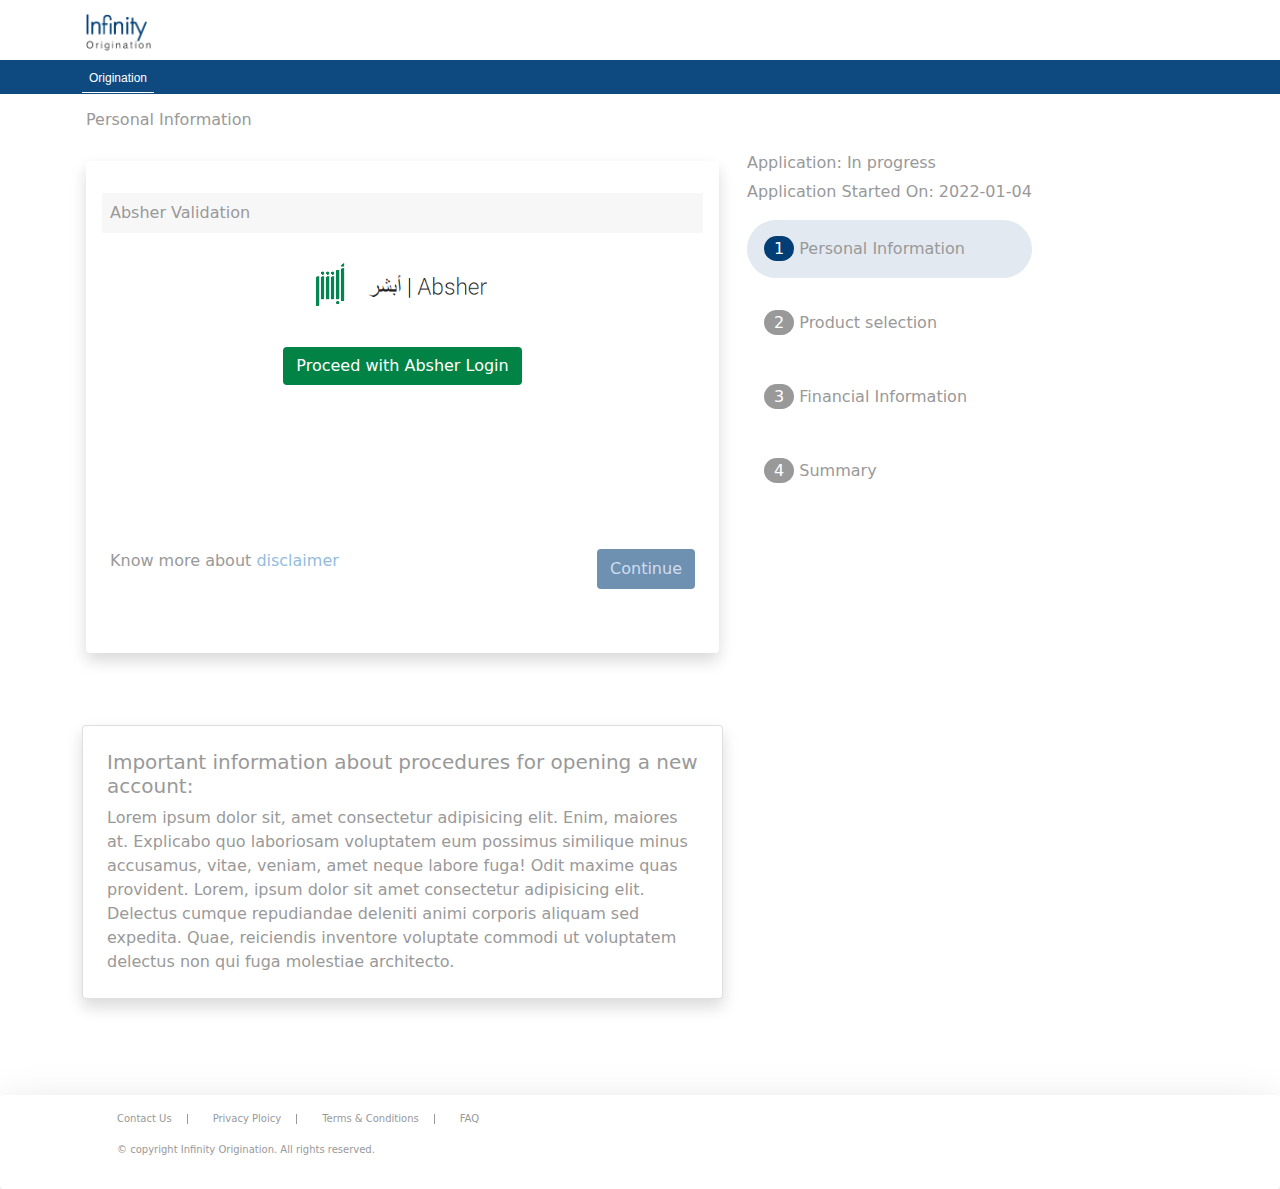
==== commit 4068e777: "absher page responsive" ====
--- a/absher.html
+++ b/absher.html
@@ -1,132 +1,35 @@
+<!DOCTYPE html>
 <html lang="en">
-   <head>
-      <meta charset="UTF-8" />
-      <meta http-equiv="X-UA-Compatible" content="IE=edge" />
-      <meta name="viewport" content="width=device-width, initial-scale=1.0" />
-      <link rel="stylesheet" href="asstes/css/bootstrap.min.css" />
-      <link rel="stylesheet" href="asstes/css/stylesheet.css" />
 
-      <link rel="stylesheet" href="asstes/css/responsive.css" />
-      <link rel="stylesheet" href="https://pro.fontawesome.com/releases/v5.10.0/css/all.css" />
-      <script src="asstes/js/jquery-3.6.0.min.js"></script>
-      <script src="asstes/js/bootstrap.min.js"></script>
-      <title>absher</title>
-   </head>
+<head>
+    <meta charset="UTF-8">
+    <meta http-equiv="X-UA-Compatible" content="IE=edge">
+    <meta name="viewport" content="width=device-width, initial-scale=1.0">
+    <title>w9Salt</title>
+    <!-- Style Sheet -->
+    <link rel="stylesheet" href="style.css">
+    <!-- Bootstrap -->
+    <link rel="stylesheet" href="bootstrap-5.1.3-dist/css/bootstrap.min.css">
+    <link rel="stylesheet" href="bootstrap-5.1.3-dist/js/bootstrap.min.js">
+    <!-- Fontawesome -->
+    <link rel="stylesheet" href="https://pro.fontawesome.com/releases/v5.10.0/css/all.css">
+    <!-- J Query -->
+    <script src="jquery-3.5.1.min.js"></script>
+    <script src="https://ajax.googleapis.com/ajax/libs/jquery/3.5.1/jquery.min.js"></script>
+</head>
 
-   <style>
-       body {
-  overflow-x: hidden;
-}
-    footer p {
-    font-size: 10px;
-}
-.footer-now {   
-    margin-left: 35px;
-    display: inline-flex;
-    color: #78add0;
-}
-
-.footer-app {
-    color: #999;
-    margin-left: 35px;
-}
-  .vt {
-    border-left: 1px solid #999;
-    height: 10px;
-    margin: 3px  0 0 15px;
-  }
-
-.foot-txt {
-    margin-left: 25px;
-}
-
-
-/* application progress css */
-
-.step-num {
-    background-color: #e2e9f0;
-    border-radius: 50px !important;
-    width: 80%;
-}
-
-.count-step {
-    background-color: #003e75;
-    border-radius: 50px;
-    padding: 3px 10px;
-    color: #fff;
-}
-
-.count-step-any {
-    background-color: #999;
-    border-radius: 50px;
-    padding: 3px 10px;
-    color: #fff;
-}
-   /*edit css*/
-   footer {
-    background-color: #f7f7f7;
-}
-.card-z .card.g-3.shadow.p-3.mb-5.bg-body.rounded {
-    width: 560px;
-}
-h5.card-title {
-    font-size: 15px;
-}
-p.card-text {
-    font-size: 12px;
-}
-section.c-color {
-    background-color: #f7f7f7;
-}
-
-@media  screen and (min-width: 320px) and (max-width:426px){
-    .orig-nav {
-    width: 671px;
-}
-
-.c-absher .card {
-    width: 38rem !important;
-}
-.ab {
-
-margin-bottom: 35px;
-}
-.abs-btn ul li {
-font-size: 9px;
-}
-section.c-color {
-   
-    width: 42rem;
-}
-.prog {
-    margin-top: 30px;
-    }
-.footer-now p {
-    font-size: 15px ;
-    }
- 
-footer {
-   
-    width: 42rem;
-}
-}
-
-
-
-</style>
-
-
-   <body>
+<body>
+    <!-- Header Section -->
 
     <header>
         <div class="orig-top">
             <div class="container">
                 <div class="org-img">
-                    <img src="./asstes/img/origination.png" alt="image" class="img-fluid">
+                    <img src="asstes/img/origination.png" alt="image" class="img-fluid">
                 </div>
             </div>
+
         </div>
-        
         <div class="orig-nav">
             <div class="container">
                 <div class="orig-nav1">
@@ -135,139 +38,104 @@
             </div>
         </div>
     </header>
-    <section class="c-color">
+
+ <!-- Personal Details Section -->
+
+ <section>
     <div class="container">
-        <div class="s-info">
-            <h6>Personal Information</h6>
-        </div>
-    </div>
- 
+        <div class="row">
+            <h6 class="main-heading p-3">Personal Information</h6>
+            
+            <div class="col-md-7 p-4">
 
-   
-        <div class="setting p-3">
-            <div class="container">
-               
-                <div class="row">
+                <form  action="absher.html" class="row g-3 shadow p-3 mb-5 bg-body rounded">
+                    <div class="d-flex p-2 ">Absher Validation</div>
+                    <div class="img-absher text-center py-2 ">
+                        <img src="asstes/img/absher.png" alt="">
+                    </div>
+                    <div class="btn-absher  text-center ">
+                        <button class="btn ">Proceed with Absher Login</button>
+                    </div>
+                   
+                   
+                   
+                   
+                    <div class="col-12 py-4 ">
+                        <div class="con py-4">
+                            <p>Know more about <span class="dis-clr">disclaimer</span></p>
+                            <button type="submit" class="btn ">Continue</button>
+                        </div>
 
-                    <div class="col-md-6">
-                        <div class="c-absher">
-                        <div class="card" style="width: 40rem;">
-                            <div class="option">
-                                <p>
-                               Absher validation
-                                </p>
-                            </div>
-                            <div class="ab">
-                            <div class="ab-info">
-                                <img src="./asstes/img/absher.png" alt="image" class="img-fluid">
-                              
-                            </div>
-                            <div class="ab-btn">
-                                <a href="/login.html"><button>Proceed with Absher login</button></a>
+                    </div>
 
-                            </div>
-                            </div>
-
-                            <div class="card-body">
-                              
-                             
-                                <div class="abs-btn">
-                                    <ul> <li>
-                                        Know more about <a href="#!">disclaimer</a>
-                                    </li>
-                                
-                                <li>  <button>continue</button></li></ul>
-                             
-                                </div>
-
-                            </div>
-                        </div>
-                        </div>
-                    </div>
-                   <!-- Application Progress Section -->
-                <div class="col-md-5 px-5 offset-lg-1">
-                    <div class="prog">
-                    <h6>Application: In progress</h6>
-                    <p>Application Started On: 2022-01-04</p>
-                    <div class="alert step-num" role="alert">
-                       <span class="count-step">1</span> Personal Information
-                      </div>
-                      <div class="alert " role="alert">
-                        <span class="count-step-any">2</span> Product selection
-                       </div>
-                       <div class="alert " role="alert">
-                        <span class="count-step-any">3</span> Financial Information
-                       </div>
-                       <div class="alert " role="alert">
-                        <span class="count-step-any">4</span> Summary
-                       </div>
+                </form>
+            </div>
+        
+            <!-- Application Progress Section -->
+            <div class="col-md-4">
+                <h6>Application: In progress</h6>
+                <p>Application Started On: 2022-01-04</p>
+                <div class="alert step-num" role="alert">
+                    <span class="count-step">1</span> Personal Information
                 </div>
+                <div class="alert " role="alert">
+                    <span class="count-step-any">2</span> Product selection
                 </div>
-
+                <div class="alert " role="alert">
+                    <span class="count-step-any">3</span> Financial Information
                 </div>
-
-
+                <div class="alert " role="alert">
+                    <span class="count-step-any">4</span> Summary
+                </div>
             </div>
 
         </div>
-       
+    </div>
 
-<!-- Important Information Section -->
-<div class="container">
-    <div class="row ">
-        <div class="col-md-7">
-            <div class="">
-            <div class="card  shadow p-3 mb-5 cadz ">
+       <!-- Important Information Section -->
+       <div class="container">
+        <div class="row ">
+            <div class="col-md-7">
+                <div class="card shadow p-4 mb-5 bg-body rounded">
 
-                <h5 class="card-title">Important information about procedures for opening a new account:</h5>
-                <p class="card-text">Lorem ipsum dolor sit, amet consectetur adipisicing elit. Enim, maiores at.
-                    Explicabo quo laboriosam voluptatem eum possimus similique minus accusamus, vitae, veniam,
-                    amet neque labore fuga! Odit maxime quas provident. Lorem ipsum dolor sit amet consectetur
-                    adipisicing elit. Quaerat iusto non sint corporis repellendus. Sit, aliquid nihil esse
-                    adipisci quam facere sapiente unde, quos vel neque commodi quae incidunt. Dolor.</p>
+                    <h5 class="card-title">Important information about procedures for opening a new account:</h5>
+                    <p class="card-text">Lorem ipsum dolor sit, amet consectetur adipisicing elit. Enim, maiores at.
+                        Explicabo quo laboriosam voluptatem eum possimus similique minus accusamus, vitae, veniam,
+                        amet neque labore fuga! Odit maxime quas provident. Lorem, ipsum dolor sit amet consectetur
+                        adipisicing elit. Delectus cumque repudiandae deleniti animi corporis aliquam sed expedita.
+                        Quae, reiciendis inventore voluptate commodi ut voluptatem delectus non qui fuga molestiae
+                        architecto.</p>
 
-</div>
+
+                </div>
             </div>
         </div>
     </div>
-</div>
+ </section>
 
+  <!-- Footer Section -->
+  <footer>
+    <div class="footer shadow-lg p-3 mt-5 bg-white rounded">
+        <div class="container">
+            <div class="row ">
+                <div class="footer-now">
+                    <p>Contact Us</p>
+                    <span class="vt"></span>
+                    <p class="foot-txt">Privacy Ploicy</p>
+                    <span class="vt"></span>
+                    <p class="foot-txt">Terms & Conditions</p>
+                    <span class="vt"></span>
+                    <p class="foot-txt">FAQ</p>
+                </div>
+                <div class="footer-app">
+                    <p>&copy; copyright Infinity Origination. All rights reserved. </p>
 
+                </div>
+            </div>
+        </div>
+    </div>
+</footer>
 
+</body>
 
-    </section>
-
-    <!-- Footer Section -->
-
-    <footer>
-        <div class="footer shadow-lg p-3">
-          <div class="container">
-            <div class="row ">
-
-                <ul>
-                    <li>
-              <div class="footer-now">
-                <p>Contact Us</p>
-                <span class="vt"></span>
-                <p class="foot-txt">Privacy Ploicy</p>
-                <span class="vt"></span>
-                <p class="foot-txt">Terms & Conditions</p>
-                <span class="vt"></span>
-                <p class="foot-txt">FAQ</p>
-              </div>
-              </li>
-              <li>
-              <div class="footer-app">
-                <p>&copy; copyright Infinity Origination. All rights reserved. </p>
-    
-              </div>
-              </li>
-              </ul>
-            </div>
-          </div>
-        </div>
-      </footer>
-
-     
-   </body>
-   </html>+</html>--- a/style.css
+++ b/style.css
@@ -0,0 +1,524 @@
+* {
+    box-sizing: border-box;
+    margin: 0;
+    padding: 0;
+    color: #999;
+}
+
+a, button {
+    font-family: "Montserrat", sans-serif;
+    font-size: 10px;
+    color: #edf0f1;
+    text-decoration: none;
+}
+
+.logo {
+    cursor: pointer;
+    margin-right: auto;
+}
+
+button {
+    margin-left: 20px;
+    padding: 9px 20px;
+    background-color: #003e75;
+    border: none;
+    border-radius: 50px;
+    cursor: pointer;
+    transition: all 0.3s ease 0s;
+}
+
+.cta_btn {
+    margin-left: 10px;
+    padding: 9px 20px;
+    background-color: #fff;
+    border: 1px solid #003e75;
+    border-radius: 3px;
+    cursor: pointer;
+    transition: all 0.3s ease 0s;
+    color: #003e75;
+    text-decoration: none;
+}
+
+.navbar-dark {
+    background-color: #145084;
+}
+
+.navbar-toggler {
+    border: none !important;
+    margin-left: 20px;
+}
+
+
+.btn-lg {
+    background-color: #003e75 !important;
+    color: #fff !important;
+    font-size: 13px !important;
+}
+
+.navbar-nav a {
+    color: #003e75;
+    margin-left: 20px;
+}
+
+.lead{
+    font-size: 13px !important;    
+}
+
+.apply-now h4 {
+    color: #003e75;
+}
+
+.apply-now p {
+    font-size: 13px;
+}
+
+.apply-now button {
+    background-color: #0068af;
+    color: #fff;
+    margin-top: 15px;
+}
+
+.apply-now button:hover{
+    color: #fff;
+}
+
+.price-now {
+    font-weight: 700;
+    color: #999;
+    margin-top: 20px;
+}
+
+.apply-now ul li {
+    list-style-type: none;
+    margin-top: 20px;
+}
+
+.apply-list {
+    /* margin-top: 145px !important; */
+    color: #999;
+    opacity: 0.9;
+}
+
+.disclosure-imp ol li{
+    color: #424242;
+    margin: 17px !important;
+}
+
+.disclosure-imp h3 {
+    color: #424242;
+    margin-left: 35px;
+    font-size: 35px;
+}
+
+footer p {
+    font-size: 10px;
+}
+.footer-now {   
+    margin-left: 35px;
+    display: inline-flex;
+    color: #78add0;
+}
+
+.footer-app {
+    color: #999;
+    margin-left: 35px;
+}
+
+
+.vl {
+    border-left: 1px solid #999;
+    height: 13px;
+    margin: 10px  0 0 15px;
+  }
+  .vt {
+    border-left: 1px solid #999;
+    height: 10px;
+    margin: 3px  0 0 15px;
+  }
+
+.foot-txt {
+    margin-left: 25px;
+}
+
+.op-land {
+    opacity: 0.3;
+}
+
+label.plan {
+    background-color: #003e75;
+    color: #fff;
+    padding: 2px 30px 2px 30px;
+}
+
+label.more {
+    background-color: #fff;
+    border: 1px solid #003e75;
+    padding: 2px 30px 2px 30px;
+}
+
+.finan-plan {
+    margin-top: 50px;
+    font-size: 14px;
+}
+
+li.range-hding {
+    color: #000;
+}
+
+.list-group-flush .btn-outline-secondary{
+    padding: 5px 80px 7px 80px;
+    border-radius: 50px;
+    margin: 15px 10px 50px 10px;
+}
+
+.list-group-flush .btn-outline {
+    background-color: #003e75;
+    color: #fff;
+    padding: 5px 80px 7px 80px;
+}
+
+.list-group-flush input {
+    margin: 10px 10px 10px 10px;
+    
+}
+
+
+.list-group {
+    list-style-type: none;
+}
+
+.price-bar {
+    display: flex;
+    font-size: 11px;
+    color: #999;
+    font-weight: 600;
+    margin-bottom: 60px;
+}
+
+.range-one {
+    margin-left: 10px;
+}
+
+.range-two {
+    margin-left: 170px;
+}
+
+.range-one-six {
+    margin-left: 7px;
+}
+
+.range-two-frty {
+    margin-left: 160px;
+}
+
+/* .btn:hover {
+    color: #fff !important;
+} */
+
+button.btn.btn-outline {
+    color: #fff;
+}
+
+.estimate-pay {
+    display: flex;
+    font-size: 17px;
+    font-weight: 600;
+    color: #999;
+}
+
+.estimate-pay p {
+    margin: 5px 0 0 15px;
+}
+
+.card-body {
+    display: flex;
+    justify-content: space-between;
+}
+
+.app-now {
+    padding: 0 30px 0 30px !important;
+    background-color: #fff;
+    color: #0068af;
+    border: 2px solid #0068af;
+    height: 65%
+}
+
+.cal-rate p {
+    color: #999 !important;
+
+}
+
+.d-flex {
+    background-color: #f8f7f8;
+}
+
+.cont {
+    display: flex;
+    justify-content: space-between;
+}
+
+.cont button {
+    background-color: #e2e9f0;
+    color: #999;
+    
+}
+
+/* application progress css */
+
+.step-num {
+    background-color: #e2e9f0;
+    border-radius: 50px !important;
+    width: 80%;
+}
+
+.count-step {
+    background-color: #003e75;
+    border-radius: 50px;
+    padding: 3px 10px;
+    color: #fff;
+}
+
+.count-step-any {
+    background-color: #999;
+    border-radius: 50px;
+    padding: 3px 10px;
+    color: #fff;
+}
+
+/* emplo detail css */
+
+.employ-header {
+    background-color: #025c3a;
+}
+
+
+.dis-clr {
+    color: #93bcdc;
+}
+
+.frm-lst .form-control {
+    border-bottom: 1px solid #c4c5ca;
+    border-top: none;
+    border-left: none;
+    border-right: none;
+    border-radius: 0;
+}
+
+.form-control:focus {
+    box-shadow: 0 0px 0px rgb(0 0 0 / 0.2) !important;
+    border-color: #fff !important;
+}
+
+/* LoanProduct MediaQuery */
+
+@media only screen and (min-width: 320px) and (max-width: 426px)  {
+    .topbar {
+        text-align: center!important;
+          }   
+          .navbar .navbar-nav {
+              display: flex;
+            flex-direction: row;   
+        }  
+        .u-iconz {
+            margin-left: 170px !important;
+        }
+        .line-dis {
+            visibility: hidden;
+        }
+        .rng-crd {
+            padding-left: 65px !important;
+        }
+    }
+
+    @media only screen and (min-width: 769px)  {
+    .apply-list {
+        margin-top: 145px !important;
+    }
+   
+}
+
+/* Origination Css */
+
+.app-info {
+    font-size: 14px;
+    font-weight: 400;
+}
+
+.enb-btn {
+    background-color: #0e4a7f;
+    border: none;
+    color: #fff;
+    text-transform: capitalize;
+    font-size: 11px;
+    height: 35px;
+    cursor: pointer;
+  }
+  
+  .dis-btn {
+    background-color: #e2e9f0;
+    border: none;
+    color: #000;
+    text-transform: capitalize;
+    font-size: 11px;
+    height: 35px;
+    cursor: pointer;
+  }
+  
+
+.orig-nav{
+    background-color: #0e4a7f;
+    padding:5px;
+   
+  }
+ 
+.orig-nav1 a:hover {
+  border-bottom: 4px solid #fff;
+  padding:10px;
+  color: #fff;
+  
+}
+
+.orig-nav1 a {
+    color: #fff;
+    border-bottom: 1px solid #fff;
+    font-size: 12px;
+    padding: 7px;
+    text-decoration: none;
+  }
+
+.btn-orig {
+    background-color: #145084;
+    
+}
+
+.btn-orig h6 {
+    color: #f8f7f8;
+}
+
+.user {
+    text-align: center;
+  }
+  .user p span {
+    display: block;
+  }
+  
+  .user p {
+    font-size: 11px;
+    font-weight: 600;
+    padding: 5px 0 8px 0;
+  }
+  .user h3 {
+    font-size: 13px;
+    font-weight: 200;
+    color: #000;
+    line-height: 22px;
+  }
+
+  .u-iconz {
+    position: relative;
+    margin-left: 125px;
+    top: 10px;
+  }
+
+  .u-icon i {
+    padding: 7px;
+    font-size: 30px;
+    color: #0e4a7f;
+    font-weight: 100;
+  }
+  
+  .u-icon {
+    border-radius: 50%;
+    border: 2px solid #0e4a7f;
+    width: 45px;
+    height: 45px;
+  }
+
+  .plus-icon i {
+    padding: 0px;
+    font-size: 20px;
+    color: #0e4a7f;
+    font-weight: 100;
+  }
+  
+  .plus-icon {
+    border-radius: 50%;
+    border: 2px solid #0e4a7f;
+    width: 25px;
+    height: 25px;
+    position: relative;
+    bottom: 55px;
+    left: 37px;
+  } 
+
+  .u-line {
+    border-left: 1px solid #999;
+    height: 46px;
+    margin: 18px 0 0px 15px;
+  }
+  .or p {
+    font-size: 12px;
+    padding: 0px 4px;
+    color: #c8c4c4;
+  }
+  .or {
+    border: 1px solid #c8c4c4;
+    border-radius: 50%;
+    width: 22px;
+    height: 22px;
+    position: relative;
+    left: 5px;
+    bottom: 0px;
+  }
+  .u-line1 {
+    border-left: 1px solid #999;
+    height: 46px;
+    margin: 18px 0 0px 15px;
+    position: relative;
+    bottom: 19px;
+  }
+  
+  
+  .users {
+    text-align: center;
+  }
+  .users p span {
+    display: block;
+  }
+  
+  .users p {
+    font-size: 10px;
+    font-weight: 100;
+    padding: 5px 0 8px 0;
+  }
+  .users h3 {
+    font-size: 13px;
+    font-weight: 200;
+    color: #000;
+    line-height: 22px;
+  }
+    
+  .btn-bk {
+      color: #003e75 !important;
+      border: 1px solid #003e75 !important;
+      padding: 5px 30px 5px 30px !important;
+  }
+
+  /* absher */
+
+.btn-absher button {
+    color: #fff;
+    background-color: #008345;
+    margin-bottom: 100px;
+}
+
+.con button {
+    background-color: #6e91b1;
+    color: #d1dcee;
+    
+}
+
+.con {
+    display: flex;
+    justify-content: space-between;
+}